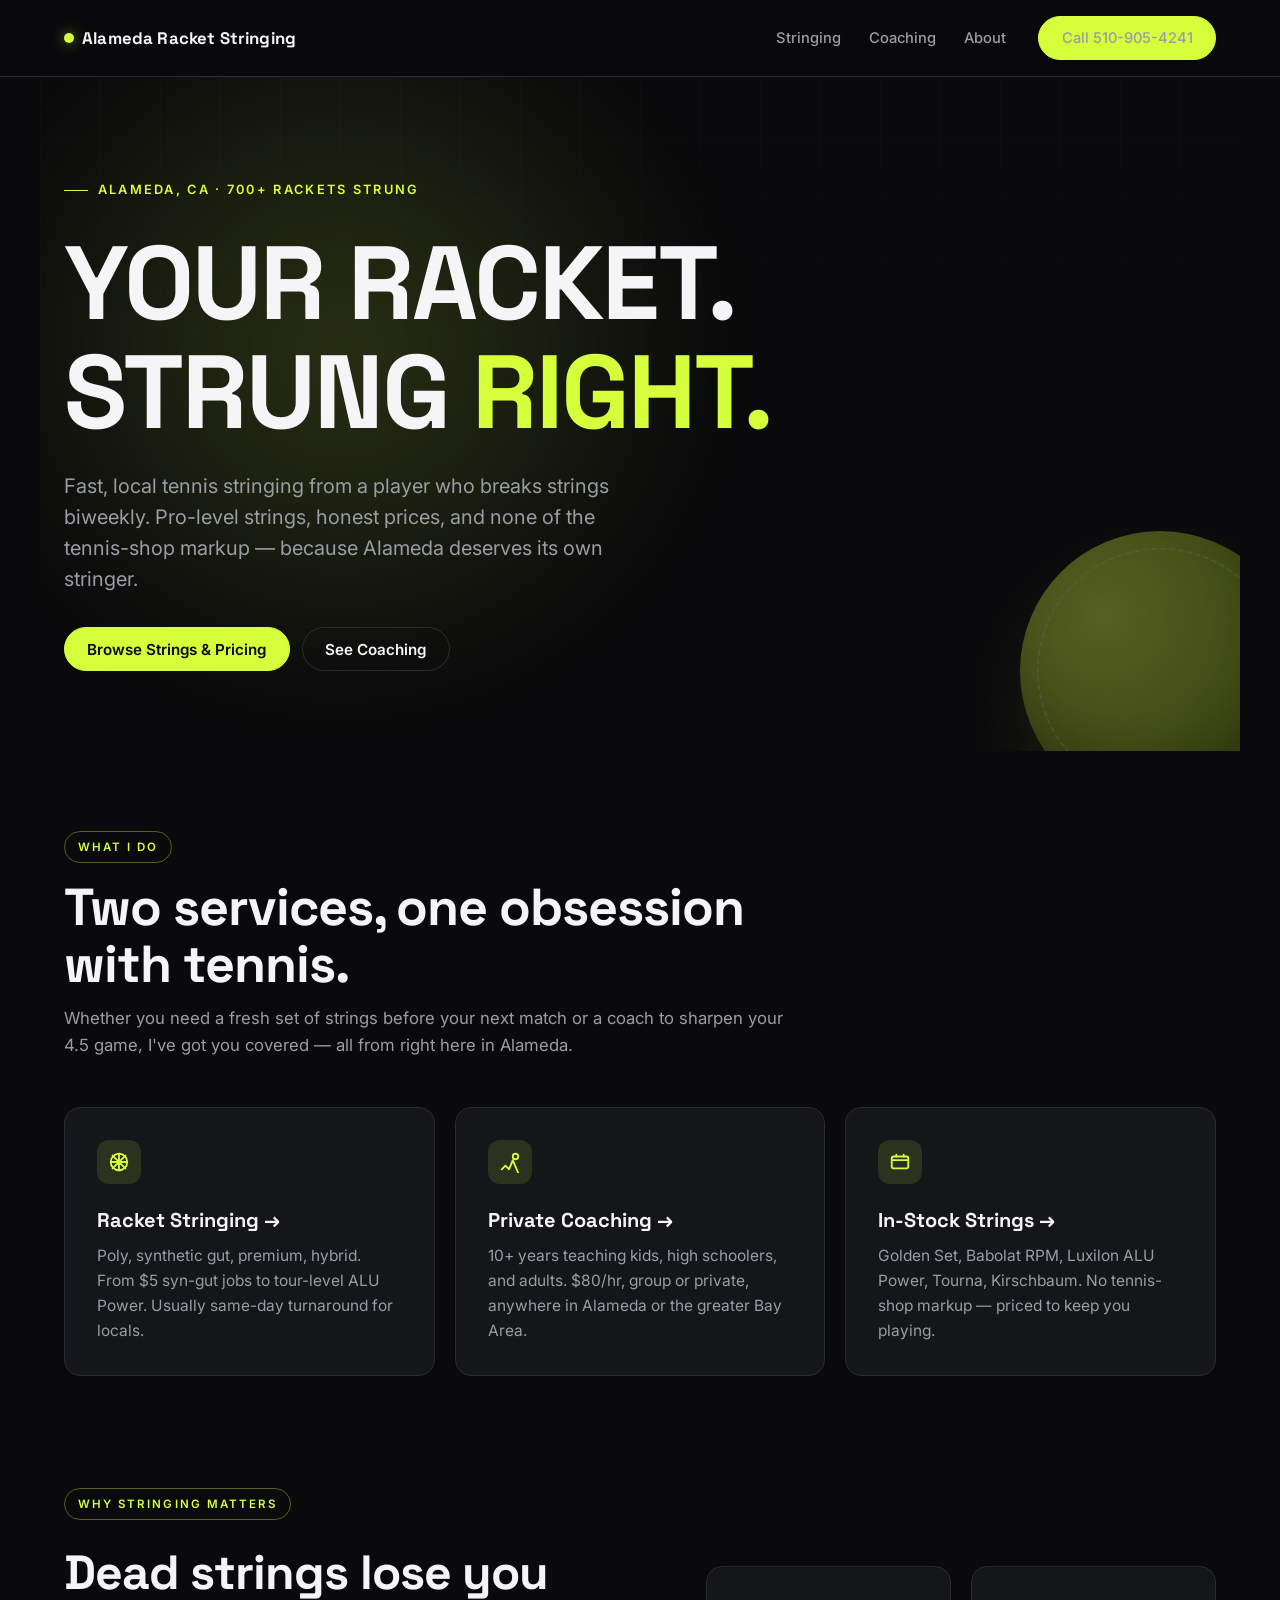
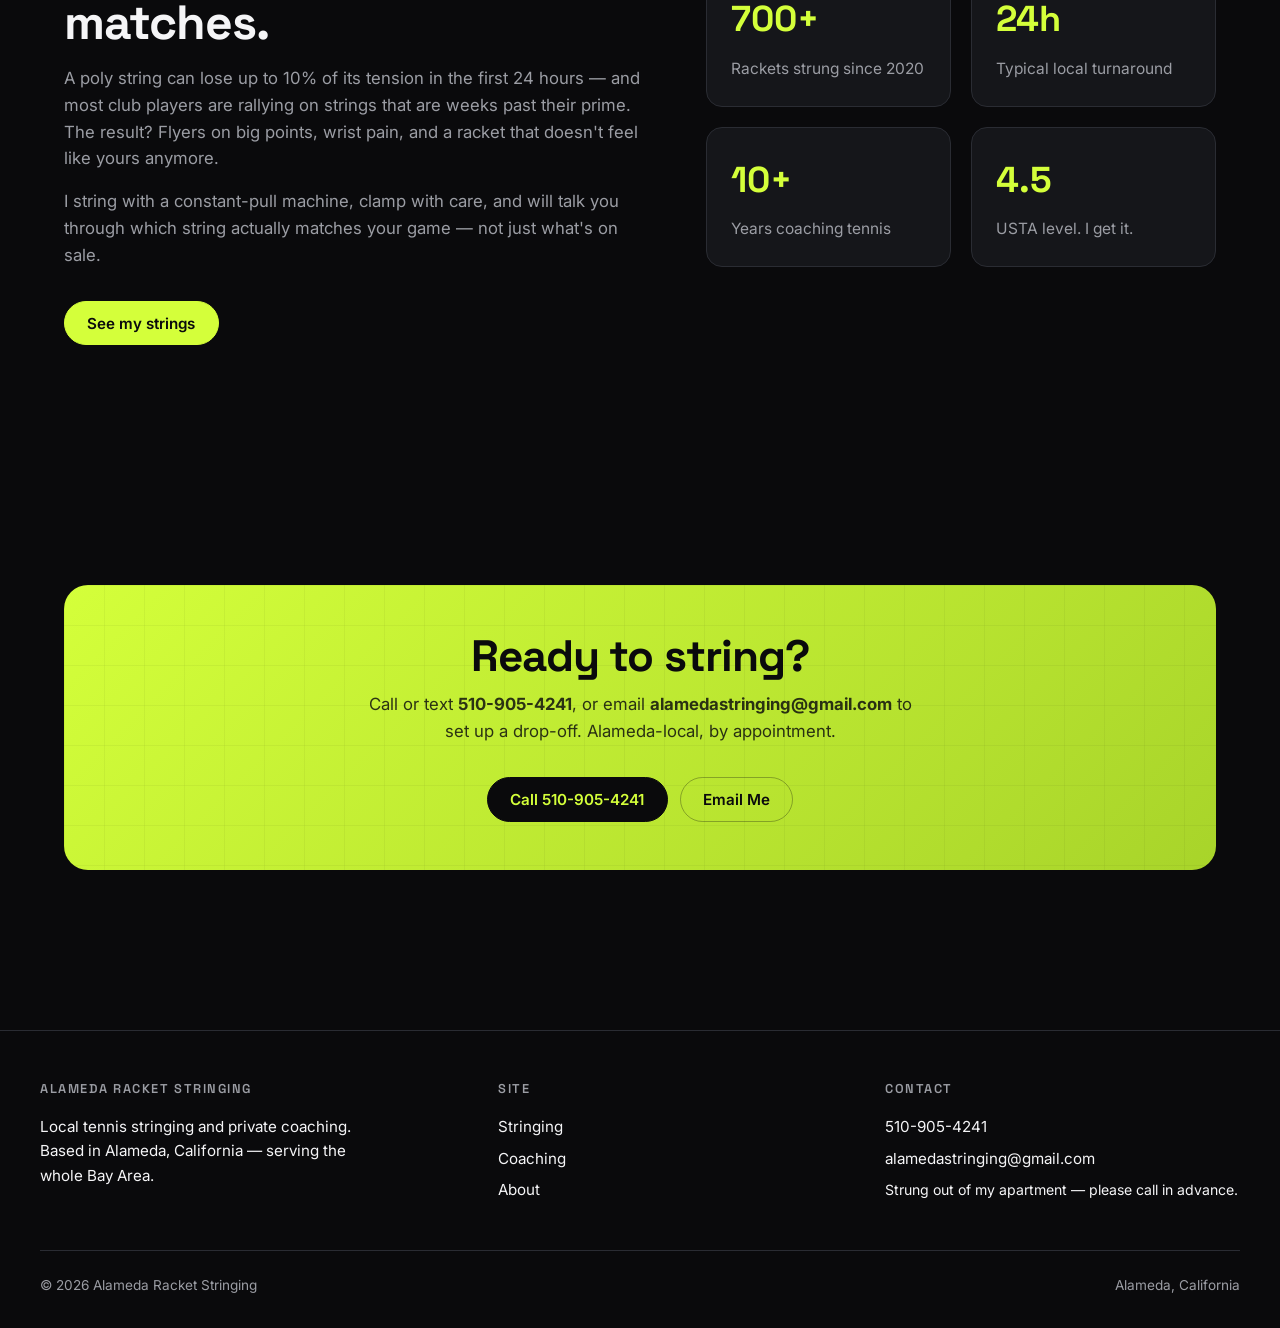
==== index.html @ 26d2e409 "Add files via upload" ====
<!doctype html>
<html lang="en">
<head>
  <meta charset="utf-8">
  <meta name="viewport" content="width=device-width,initial-scale=1">
  <title>Alameda Racket Stringing — Expert Tennis Stringing & Coaching in Alameda, CA</title>
  <meta name="description" content="Local tennis stringing and private coaching in Alameda, CA. 700+ rackets strung. Fast turnaround, honest prices, premium strings — from Luxilon ALU Power to Kirschbaum syn gut.">
  <meta property="og:title" content="Alameda Racket Stringing">
  <meta property="og:description" content="Expert tennis stringing and coaching in Alameda, CA.">
  <meta property="og:type" content="website">
  <link rel="preconnect" href="https://fonts.googleapis.com">
  <link rel="preconnect" href="https://fonts.gstatic.com" crossorigin>
  <link href="https://fonts.googleapis.com/css2?family=Inter:wght@400;500;600;700&family=Space+Grotesk:wght@500;600;700&display=swap" rel="stylesheet">
  <link rel="stylesheet" href="css/style.css">
</head>
<body>

  <!-- ======================== NAV ======================== -->
  <nav class="site-nav">
    <div class="nav-inner">
      <a href="index.html" class="logo"><span class="mark"></span>Alameda Racket Stringing</a>
      <ul class="nav-links">
        <li><a href="stringing.html">Stringing</a></li>
        <li><a href="coaching.html">Coaching</a></li>
        <li><a href="about.html">About</a></li>
        <li class="nav-cta"><a href="tel:+15109054241" class="btn btn-primary">Call 510-905-4241</a></li>
      </ul>
    </div>
  </nav>

  <!-- ======================== HERO ======================== -->
  <header class="hero">
    <div class="hero-bg">
      <div class="hero-grid"></div>
      <div class="hero-glow"></div>
    </div>
    <div class="hero-illus" aria-hidden="true"></div>

    <p class="kicker">Alameda, CA · 700+ rackets strung</p>
    <h1 class="display">Your racket.<br>Strung <span class="accent">right.</span></h1>
    <p class="lede">Fast, local tennis stringing from a player who breaks strings biweekly. Pro-level strings, honest prices, and none of the tennis-shop markup — because Alameda deserves its own stringer.</p>
    <div class="btn-row">
      <a href="stringing.html" class="btn btn-primary">Browse Strings &amp; Pricing</a>
      <a href="coaching.html" class="btn btn-ghost">See Coaching</a>
    </div>
  </header>

  <!-- ======================== WHAT I DO ======================== -->
  <section>
    <div class="container">
      <div class="section-header">
        <span class="eyebrow">What I do</span>
        <h2>Two services, one obsession with tennis.</h2>
        <p>Whether you need a fresh set of strings before your next match or a coach to sharpen your 4.5 game, I've got you covered — all from right here in Alameda.</p>
      </div>

      <div class="feature-grid">
        <a href="stringing.html" class="feature-card">
          <div class="icon" aria-hidden="true">
            <svg width="22" height="22" viewBox="0 0 24 24" fill="none" stroke="currentColor" stroke-width="2" stroke-linecap="round" stroke-linejoin="round"><circle cx="12" cy="12" r="9"/><path d="M3 12h18M12 3v18M5 5l14 14M19 5L5 19"/></svg>
          </div>
          <h3>Racket Stringing →</h3>
          <p>Poly, synthetic gut, premium, hybrid. From $5 syn-gut jobs to tour-level ALU Power. Usually same-day turnaround for locals.</p>
        </a>

        <a href="coaching.html" class="feature-card">
          <div class="icon" aria-hidden="true">
            <svg width="22" height="22" viewBox="0 0 24 24" fill="none" stroke="currentColor" stroke-width="2" stroke-linecap="round" stroke-linejoin="round"><path d="M3 20l4-4 4 4 4-10 6 14"/><circle cx="18" cy="6" r="3"/></svg>
          </div>
          <h3>Private Coaching →</h3>
          <p>10+ years teaching kids, high schoolers, and adults. $80/hr, group or private, anywhere in Alameda or the greater Bay Area.</p>
        </a>

        <a href="stringing.html#strings" class="feature-card">
          <div class="icon" aria-hidden="true">
            <svg width="22" height="22" viewBox="0 0 24 24" fill="none" stroke="currentColor" stroke-width="2" stroke-linecap="round" stroke-linejoin="round"><rect x="3" y="6" width="18" height="13" rx="2"/><path d="M3 10h18M8 6V4m8 2V4"/></svg>
          </div>
          <h3>In-Stock Strings →</h3>
          <p>Golden Set, Babolat RPM, Luxilon ALU Power, Tourna, Kirschbaum. No tennis-shop markup — priced to keep you playing.</p>
        </a>
      </div>
    </div>
  </section>

  <!-- ======================== WHY ME ======================== -->
  <section style="padding-top:2rem;">
    <div class="container">
      <div class="split">
        <div>
          <span class="eyebrow">Why stringing matters</span>
          <h2 class="display" style="font-size:clamp(1.9rem,4.5vw,3rem);margin:0.75rem 0 1rem;">Dead strings lose you matches.</h2>
          <p class="muted" style="font-size:1.05rem;margin-bottom:1rem;">A poly string can lose up to 10% of its tension in the first 24 hours — and most club players are rallying on strings that are weeks past their prime. The result? Flyers on big points, wrist pain, and a racket that doesn't feel like yours anymore.</p>
          <p class="muted" style="font-size:1.05rem;">I string with a constant-pull machine, clamp with care, and will talk you through which string actually matches your game — not just what's on sale.</p>
          <div class="btn-row">
            <a href="stringing.html" class="btn btn-primary">See my strings</a>
          </div>
        </div>
        <div>
          <div class="feature-grid" style="grid-template-columns:1fr 1fr;">
            <div class="feature-card" style="padding:1.5rem;">
              <h3 style="color:var(--accent);font-size:2.25rem;">700+</h3>
              <p>Rackets strung since 2020</p>
            </div>
            <div class="feature-card" style="padding:1.5rem;">
              <h3 style="color:var(--accent);font-size:2.25rem;">24h</h3>
              <p>Typical local turnaround</p>
            </div>
            <div class="feature-card" style="padding:1.5rem;">
              <h3 style="color:var(--accent);font-size:2.25rem;">10+</h3>
              <p>Years coaching tennis</p>
            </div>
            <div class="feature-card" style="padding:1.5rem;">
              <h3 style="color:var(--accent);font-size:2.25rem;">4.5</h3>
              <p>USTA level. I get it.</p>
            </div>
          </div>
        </div>
      </div>
    </div>
  </section>

  <!-- ======================== CTA ======================== -->
  <section>
    <div class="container">
      <div class="cta-banner">
        <h2 class="display">Ready to string?</h2>
        <p>Call or text <strong>510-905-4241</strong>, or email <strong>alamedastringing@gmail.com</strong> to set up a drop-off. Alameda-local, by appointment.</p>
        <div class="btn-row" style="justify-content:center;">
          <a href="tel:+15109054241" class="btn btn-primary">Call 510-905-4241</a>
          <a href="mailto:alamedastringing@gmail.com" class="btn btn-ghost" style="border-color:rgba(10,10,12,0.3);color:var(--accent-ink);">Email Me</a>
        </div>
      </div>
    </div>
  </section>

  <!-- ======================== FOOTER ======================== -->
  <footer class="site-footer">
    <div class="footer-inner">
      <div class="footer-col">
        <h4>Alameda Racket Stringing</h4>
        <p class="footer-tag">Local tennis stringing and private coaching. Based in Alameda, California — serving the whole Bay Area.</p>
      </div>
      <div class="footer-col">
        <h4>Site</h4>
        <a href="stringing.html">Stringing</a>
        <a href="coaching.html">Coaching</a>
        <a href="about.html">About</a>
      </div>
      <div class="footer-col">
        <h4>Contact</h4>
        <a href="tel:+15109054241">510-905-4241</a>
        <a href="mailto:alamedastringing@gmail.com">alamedastringing@gmail.com</a>
        <p class="muted" style="font-size:0.88rem;margin-top:0.5rem;">Strung out of my apartment — please call in advance.</p>
      </div>
    </div>
    <div class="footer-bottom">
      <span>© <span id="y"></span> Alameda Racket Stringing</span>
      <span>Alameda, California</span>
    </div>
  </footer>

  <script>document.getElementById('y').textContent = new Date().getFullYear();</script>
</body>
</html>
---- css/style.css ----
/* ==========================================================================
   Alameda Racket Stringing — main stylesheet
   Bold & sporty: deep near-black canvas, optic-yellow accent, big display type
   ========================================================================== */

:root {
  --bg: #0A0A0C;
  --surface: #15161A;
  --surface-2: #1D1E24;
  --border: #2A2C33;
  --text: #F5F5F7;
  --text-muted: #9B9DA4;
  --accent: #D4FF3A;
  --accent-hover: #E6FF5C;
  --accent-ink: #0A0A0C;
  --radius-lg: 1rem;
  --radius-xl: 1.5rem;
  --max-w: 1200px;
}

* { box-sizing: border-box; margin: 0; padding: 0; }
html { scroll-behavior: smooth; }
img { max-width: 100%; display: block; }

body {
  font-family: 'Inter', -apple-system, BlinkMacSystemFont, 'Segoe UI', sans-serif;
  background: var(--bg);
  color: var(--text);
  line-height: 1.6;
  -webkit-font-smoothing: antialiased;
  text-rendering: optimizeLegibility;
}

.display {
  font-family: 'Space Grotesk', 'Inter', sans-serif;
  font-weight: 700;
  letter-spacing: -0.02em;
  line-height: 1.05;
}

a { color: inherit; text-decoration: none; }

/* ------- Layout ------- */
.container {
  max-width: var(--max-w);
  margin: 0 auto;
  padding: 0 1.5rem;
}

section { padding: 5rem 0; }

/* ------- Nav ------- */
.site-nav {
  position: sticky;
  top: 0;
  z-index: 50;
  backdrop-filter: saturate(140%) blur(14px);
  -webkit-backdrop-filter: saturate(140%) blur(14px);
  background: rgba(10, 10, 12, 0.78);
  border-bottom: 1px solid var(--border);
}

.nav-inner {
  max-width: var(--max-w);
  margin: 0 auto;
  padding: 1rem 1.5rem;
  display: flex;
  align-items: center;
  justify-content: space-between;
  gap: 1.5rem;
}

.logo {
  font-family: 'Space Grotesk', sans-serif;
  font-weight: 700;
  font-size: 1.05rem;
  letter-spacing: 0.01em;
  display: inline-flex;
  align-items: center;
  gap: 0.5rem;
}

.logo .mark {
  display: inline-block;
  width: 10px;
  height: 10px;
  border-radius: 999px;
  background: var(--accent);
  box-shadow: 0 0 14px rgba(212, 255, 58, 0.55);
}

.nav-links {
  display: flex;
  gap: 1.75rem;
  list-style: none;
  align-items: center;
}

.nav-links a {
  font-size: 0.92rem;
  color: var(--text-muted);
  font-weight: 500;
  transition: color 0.18s;
  position: relative;
}

.nav-links a:hover,
.nav-links a.active {
  color: var(--text);
}

.nav-links a.active::after {
  content: '';
  position: absolute;
  bottom: -6px;
  left: 0;
  right: 0;
  height: 2px;
  background: var(--accent);
  border-radius: 2px;
}

.nav-cta { margin-left: 0.25rem; }

/* ------- Buttons ------- */
.btn {
  display: inline-block;
  padding: 0.85rem 1.4rem;
  border-radius: 999px;
  font-weight: 600;
  font-size: 0.95rem;
  border: 1px solid var(--border);
  transition: transform 0.12s, background-color 0.2s, border-color 0.2s, color 0.2s;
  cursor: pointer;
  font-family: inherit;
  line-height: 1;
}

.btn:active { transform: translateY(1px); }

.btn-primary {
  background: var(--accent);
  color: var(--accent-ink);
  border-color: var(--accent);
}
.btn-primary:hover { background: var(--accent-hover); }

.btn-ghost {
  background: transparent;
  color: var(--text);
}
.btn-ghost:hover { border-color: var(--text); }

.btn-row {
  display: flex;
  flex-wrap: wrap;
  gap: 0.75rem;
  margin-top: 2rem;
}

/* ------- Hero ------- */
.hero {
  position: relative;
  padding: 6rem 1.5rem 5rem;
  max-width: var(--max-w);
  margin: 0 auto;
  overflow: hidden;
}

.hero-bg {
  position: absolute;
  inset: 0;
  z-index: -1;
  pointer-events: none;
  overflow: hidden;
}

.hero-glow {
  position: absolute;
  top: -20%;
  left: -10%;
  width: 70%;
  height: 120%;
  background: radial-gradient(ellipse at center, rgba(212, 255, 58, 0.16), transparent 65%);
  filter: blur(40px);
}

.hero-grid {
  position: absolute;
  inset: 0;
  background-image:
    linear-gradient(rgba(255,255,255,0.025) 1px, transparent 1px),
    linear-gradient(90deg, rgba(255,255,255,0.025) 1px, transparent 1px);
  background-size: 60px 60px;
  mask-image: linear-gradient(180deg, rgba(0,0,0,0.7), transparent 80%);
  -webkit-mask-image: linear-gradient(180deg, rgba(0,0,0,0.7), transparent 80%);
}

.hero h1 {
  font-size: clamp(2.75rem, 9vw, 6.5rem);
  margin-bottom: 1.5rem;
  max-width: 13ch;
  text-transform: uppercase;
}

.hero h1 .accent { color: var(--accent); }

.hero .lede {
  font-size: clamp(1.05rem, 2vw, 1.25rem);
  max-width: 560px;
  color: var(--text-muted);
  line-height: 1.55;
}

.hero .kicker {
  display: inline-flex;
  align-items: center;
  gap: 0.6rem;
  color: var(--accent);
  font-size: 0.8rem;
  letter-spacing: 0.18em;
  text-transform: uppercase;
  font-weight: 600;
  margin-bottom: 1.75rem;
}

.hero .kicker::before {
  content: '';
  width: 24px;
  height: 1px;
  background: var(--accent);
}

/* ------- Section headers ------- */
.section-header {
  margin-bottom: 3rem;
  max-width: 720px;
}

.eyebrow {
  display: inline-block;
  font-size: 0.72rem;
  letter-spacing: 0.18em;
  text-transform: uppercase;
  color: var(--accent);
  margin-bottom: 1rem;
  padding: 0.35rem 0.8rem;
  border: 1px solid rgba(212, 255, 58, 0.35);
  border-radius: 999px;
  font-weight: 600;
}

.section-header h2 {
  font-family: 'Space Grotesk', sans-serif;
  font-size: clamp(2rem, 5vw, 3.25rem);
  font-weight: 700;
  letter-spacing: -0.02em;
  line-height: 1.1;
  margin-bottom: 0.75rem;
}

.section-header p {
  color: var(--text-muted);
  font-size: 1.05rem;
}

/* ------- Feature cards ------- */
.feature-grid {
  display: grid;
  grid-template-columns: repeat(auto-fit, minmax(280px, 1fr));
  gap: 1.25rem;
}

.feature-card {
  background: var(--surface);
  border: 1px solid var(--border);
  border-radius: var(--radius-lg);
  padding: 2rem;
  transition: transform 0.2s, border-color 0.2s, background 0.2s;
  position: relative;
  overflow: hidden;
}

.feature-card:hover {
  border-color: rgba(212, 255, 58, 0.45);
  transform: translateY(-3px);
}

.feature-card .icon {
  width: 44px;
  height: 44px;
  border-radius: 12px;
  background: rgba(212, 255, 58, 0.12);
  color: var(--accent);
  display: flex;
  align-items: center;
  justify-content: center;
  margin-bottom: 1.25rem;
}

.feature-card h3 {
  font-family: 'Space Grotesk', sans-serif;
  font-size: 1.25rem;
  font-weight: 700;
  margin-bottom: 0.5rem;
}

.feature-card p { color: var(--text-muted); font-size: 0.97rem; }

/* ------- Split layout ------- */
.split {
  display: grid;
  grid-template-columns: 1.15fr 1fr;
  gap: 3.5rem;
  align-items: center;
}

/* ------- String grid ------- */
.string-grid {
  display: grid;
  grid-template-columns: repeat(auto-fit, minmax(290px, 1fr));
  gap: 1.25rem;
}

.string-card {
  background: var(--surface);
  border: 1px solid var(--border);
  border-radius: var(--radius-lg);
  overflow: hidden;
  display: flex;
  flex-direction: column;
  transition: transform 0.2s, border-color 0.2s;
  position: relative;
}

.string-card:hover {
  transform: translateY(-4px);
  border-color: rgba(212, 255, 58, 0.45);
}

.string-visual {
  aspect-ratio: 16 / 9;
  position: relative;
  overflow: hidden;
  background: var(--surface-2);
}

.string-visual img {
  width: 100%;
  height: 100%;
  object-fit: cover;
}

.string-visual .strand {
  position: absolute;
  inset: 0;
  display: flex;
  align-items: center;
  justify-content: center;
}

/* painted string swatch: diagonal textured band + highlight */
.string-visual .strand::before {
  content: '';
  position: absolute;
  inset: -10% -10%;
  background:
    repeating-linear-gradient(
      -52deg,
      transparent 0,
      transparent 9px,
      rgba(0,0,0,0.22) 9px,
      rgba(0,0,0,0.22) 10px
    ),
    linear-gradient(135deg, var(--c1, #444) 0%, var(--c2, #222) 100%);
  transform: rotate(-5deg);
}

.string-visual .strand::after {
  content: '';
  position: absolute;
  inset: 0;
  background:
    radial-gradient(ellipse at 30% 20%, rgba(255,255,255,0.22), transparent 55%),
    linear-gradient(180deg, transparent 55%, rgba(0,0,0,0.35) 100%);
}

.string-visual .brand-stamp {
  position: absolute;
  bottom: 0.9rem;
  left: 0.9rem;
  background: rgba(10, 10, 12, 0.75);
  backdrop-filter: blur(6px);
  border: 1px solid rgba(255,255,255,0.08);
  padding: 0.35rem 0.65rem;
  border-radius: 999px;
  font-size: 0.7rem;
  font-family: 'Space Grotesk', sans-serif;
  font-weight: 600;
  letter-spacing: 0.08em;
  text-transform: uppercase;
  z-index: 2;
  color: var(--text);
}

.string-body {
  padding: 1.5rem;
  flex: 1;
  display: flex;
  flex-direction: column;
  gap: 0.8rem;
}

.string-top {
  display: flex;
  align-items: flex-start;
  justify-content: space-between;
  gap: 1rem;
}

.string-name {
  font-family: 'Space Grotesk', sans-serif;
  font-size: 1.1rem;
  font-weight: 700;
  line-height: 1.25;
}

.string-gauge {
  font-size: 0.78rem;
  color: var(--text-muted);
  margin-top: 0.35rem;
  letter-spacing: 0.04em;
}

.string-price {
  font-family: 'Space Grotesk', sans-serif;
  font-size: 1.6rem;
  font-weight: 700;
  color: var(--accent);
  white-space: nowrap;
  line-height: 1;
}

.string-price .per {
  font-size: 0.7rem;
  color: var(--text-muted);
  display: block;
  font-weight: 500;
  letter-spacing: 0.08em;
  text-transform: uppercase;
  margin-top: 0.25rem;
}

.string-desc {
  color: var(--text-muted);
  font-size: 0.93rem;
  line-height: 1.55;
}

.string-tags {
  display: flex;
  gap: 0.4rem;
  flex-wrap: wrap;
  margin-top: auto;
  padding-top: 0.4rem;
}

.tag {
  font-size: 0.68rem;
  text-transform: uppercase;
  letter-spacing: 0.1em;
  font-weight: 600;
  padding: 0.3rem 0.65rem;
  border-radius: 999px;
  background: var(--surface-2);
  border: 1px solid var(--border);
  color: var(--text-muted);
}

/* ------- CTA banner ------- */
.cta-banner {
  background: linear-gradient(135deg, var(--accent), #a8d42a);
  color: var(--accent-ink);
  border-radius: var(--radius-xl);
  padding: 3rem 2.5rem;
  margin: 5rem 0 0;
  text-align: center;
  position: relative;
  overflow: hidden;
}

.cta-banner::before {
  content: '';
  position: absolute;
  inset: 0;
  background-image:
    linear-gradient(rgba(0,0,0,0.08) 1px, transparent 1px),
    linear-gradient(90deg, rgba(0,0,0,0.08) 1px, transparent 1px);
  background-size: 40px 40px;
  opacity: 0.5;
}

.cta-banner > * { position: relative; z-index: 1; }

.cta-banner h2 {
  font-family: 'Space Grotesk', sans-serif;
  font-size: clamp(1.75rem, 4vw, 2.75rem);
  margin-bottom: 0.75rem;
  letter-spacing: -0.02em;
}

.cta-banner p {
  margin-bottom: 1.75rem;
  font-size: 1.05rem;
  opacity: 0.82;
  max-width: 560px;
  margin-left: auto;
  margin-right: auto;
}

.cta-banner .btn-primary {
  background: var(--accent-ink);
  color: var(--accent);
  border-color: var(--accent-ink);
}
.cta-banner .btn-primary:hover { background: #1d1e24; }

/* ------- Contact row ------- */
.contact-row {
  display: grid;
  grid-template-columns: repeat(auto-fit, minmax(220px, 1fr));
  gap: 1rem;
  margin-top: 2rem;
}

.contact-card {
  padding: 1.5rem;
  border: 1px solid var(--border);
  border-radius: var(--radius-lg);
  background: var(--surface);
  transition: border-color 0.2s, transform 0.2s;
}

.contact-card:hover { border-color: rgba(212,255,58,0.4); transform: translateY(-2px); }

.contact-card .label {
  font-size: 0.72rem;
  letter-spacing: 0.14em;
  text-transform: uppercase;
  color: var(--accent);
  margin-bottom: 0.5rem;
  font-weight: 600;
}

.contact-card .value {
  font-family: 'Space Grotesk', sans-serif;
  font-size: 1.1rem;
  color: var(--text);
  line-height: 1.3;
  word-break: break-word;
}

.contact-card .value a { color: var(--text); }
.contact-card .value a:hover { color: var(--accent); }

.contact-card .note {
  color: var(--text-muted);
  font-size: 0.85rem;
  margin-top: 0.4rem;
}

/* ------- Footer ------- */
.site-footer {
  border-top: 1px solid var(--border);
  padding: 3rem 1.5rem 2rem;
  margin-top: 5rem;
  background: var(--bg);
}

.footer-inner {
  max-width: var(--max-w);
  margin: 0 auto;
  display: grid;
  grid-template-columns: 1.2fr 1fr 1fr;
  gap: 2rem;
}

.footer-col h4 {
  font-family: 'Space Grotesk', sans-serif;
  font-size: 0.8rem;
  text-transform: uppercase;
  letter-spacing: 0.12em;
  color: var(--text-muted);
  margin-bottom: 1rem;
  font-weight: 600;
}

.footer-col a,
.footer-col p {
  color: var(--text);
  font-size: 0.95rem;
  display: block;
  margin-bottom: 0.45rem;
}

.footer-col a:hover { color: var(--accent); }

.footer-tag {
  color: var(--text-muted);
  font-size: 0.92rem;
  max-width: 340px;
  margin-top: 0.75rem;
}

.footer-bottom {
  max-width: var(--max-w);
  margin: 2.5rem auto 0;
  padding-top: 1.5rem;
  border-top: 1px solid var(--border);
  color: var(--text-muted);
  font-size: 0.85rem;
  display: flex;
  justify-content: space-between;
  flex-wrap: wrap;
  gap: 1rem;
}

/* ------- Page header (interior pages) ------- */
.page-header {
  padding: 5rem 1.5rem 3.5rem;
  max-width: var(--max-w);
  margin: 0 auto;
  position: relative;
  border-bottom: 1px solid var(--border);
  overflow: hidden;
}

.page-header .hero-glow { opacity: 0.6; }

.page-header h1 {
  font-family: 'Space Grotesk', sans-serif;
  font-weight: 700;
  font-size: clamp(2.5rem, 7vw, 4.5rem);
  letter-spacing: -0.02em;
  text-transform: uppercase;
  line-height: 1.05;
}

.page-header .lede {
  color: var(--text-muted);
  font-size: 1.1rem;
  max-width: 640px;
  margin-top: 1.25rem;
  line-height: 1.55;
}

/* ------- Prose (About page) ------- */
.prose {
  max-width: 720px;
  font-size: 1.06rem;
  line-height: 1.8;
  color: var(--text);
}
.prose p { margin-bottom: 1.25rem; }
.prose p.lede { font-size: 1.25rem; color: var(--text); font-weight: 500; }
.prose strong { color: var(--text); font-weight: 600; }

/* ------- Stats ------- */
.stat-grid {
  display: grid;
  grid-template-columns: repeat(auto-fit, minmax(160px, 1fr));
  gap: 1rem;
  margin: 2.5rem 0 0;
}

.stat {
  padding: 1.5rem;
  background: var(--surface);
  border: 1px solid var(--border);
  border-radius: var(--radius-lg);
}

.stat .n {
  font-family: 'Space Grotesk', sans-serif;
  font-size: 2.5rem;
  font-weight: 700;
  color: var(--accent);
  line-height: 1;
  letter-spacing: -0.02em;
}

.stat .l {
  color: var(--text-muted);
  font-size: 0.88rem;
  margin-top: 0.6rem;
  letter-spacing: 0.04em;
}

/* ------- Coaching / Pricing card ------- */
.pricing-card {
  background: linear-gradient(160deg, var(--surface-2), var(--surface));
  border: 1px solid var(--border);
  border-radius: var(--radius-xl);
  padding: 2.5rem;
  position: relative;
  overflow: hidden;
}

.pricing-card::after {
  content: '';
  position: absolute;
  top: -40%;
  right: -20%;
  width: 70%;
  height: 140%;
  background: radial-gradient(ellipse at center, rgba(212,255,58,0.14), transparent 60%);
  filter: blur(30px);
  pointer-events: none;
}

.pricing-card > * { position: relative; z-index: 1; }

.pricing-card .eyebrow { margin-bottom: 1.25rem; }

.pricing-card .rate {
  font-family: 'Space Grotesk', sans-serif;
  font-size: 4rem;
  font-weight: 700;
  line-height: 1;
  margin-bottom: 0.5rem;
  letter-spacing: -0.03em;
}

.pricing-card .rate .unit {
  font-size: 1.2rem;
  color: var(--text-muted);
  font-weight: 500;
}

.pricing-card ul {
  list-style: none;
  margin: 1.5rem 0 2rem;
}

.pricing-card li {
  padding: 0.75rem 0;
  border-bottom: 1px solid var(--border);
  display: flex;
  align-items: flex-start;
  gap: 0.85rem;
  color: var(--text);
  font-size: 0.98rem;
}

.pricing-card li:last-child { border-bottom: 0; }

.pricing-card li::before {
  content: '';
  flex-shrink: 0;
  margin-top: 0.55rem;
  width: 6px;
  height: 6px;
  background: var(--accent);
  border-radius: 999px;
  box-shadow: 0 0 10px rgba(212,255,58,0.5);
}

/* ------- Services list (stringing page) ------- */
.service-list {
  list-style: none;
  display: grid;
  gap: 0.8rem;
}

.service-list li {
  display: flex;
  justify-content: space-between;
  padding: 1.1rem 1.4rem;
  background: var(--surface);
  border: 1px solid var(--border);
  border-radius: 0.85rem;
  align-items: center;
  gap: 1rem;
  transition: border-color 0.2s;
}

.service-list li:hover { border-color: rgba(212,255,58,0.45); }

.service-list .svc-name {
  font-family: 'Space Grotesk', sans-serif;
  font-weight: 600;
  font-size: 1.02rem;
}

.service-list .svc-desc {
  display: block;
  color: var(--text-muted);
  font-size: 0.88rem;
  margin-top: 0.2rem;
  font-family: 'Inter', sans-serif;
  font-weight: 400;
}

.service-list .svc-price {
  font-family: 'Space Grotesk', sans-serif;
  font-weight: 700;
  color: var(--accent);
  font-size: 1.15rem;
  white-space: nowrap;
}

/* ------- Process steps ------- */
.steps {
  display: grid;
  grid-template-columns: repeat(auto-fit, minmax(220px, 1fr));
  gap: 1.5rem;
  counter-reset: step;
}

.step {
  padding: 1.75rem;
  background: var(--surface);
  border: 1px solid var(--border);
  border-radius: var(--radius-lg);
  position: relative;
}

.step::before {
  counter-increment: step;
  content: counter(step, decimal-leading-zero);
  font-family: 'Space Grotesk', sans-serif;
  color: var(--accent);
  font-size: 0.75rem;
  letter-spacing: 0.15em;
  font-weight: 600;
  display: block;
  margin-bottom: 0.75rem;
}

.step h4 {
  font-family: 'Space Grotesk', sans-serif;
  font-size: 1.1rem;
  margin-bottom: 0.5rem;
  font-weight: 700;
}

.step p { color: var(--text-muted); font-size: 0.93rem; }

/* ------- Tennis ball bouncer (decorative, home hero) ------- */
.hero-illus {
  position: absolute;
  right: -60px;
  bottom: -60px;
  width: 280px;
  height: 280px;
  border-radius: 50%;
  background: radial-gradient(circle at 30% 30%, #E5FF4A, #93B21A 70%, #4f5e0e);
  box-shadow:
    0 40px 80px -20px rgba(212,255,58,0.35),
    inset -20px -40px 60px rgba(0,0,0,0.25);
  z-index: -1;
  opacity: 0.35;
}
.hero-illus::before,
.hero-illus::after {
  content: '';
  position: absolute;
  inset: 0;
  border-radius: 50%;
  border: 2px dashed rgba(255,255,255,0.4);
  transform: rotate(25deg) scale(0.88);
}
.hero-illus::after { transform: rotate(-25deg) scale(0.88); border-style: solid; opacity: 0.2; }

/* ------- Responsive ------- */
@media (max-width: 860px) {
  .split { grid-template-columns: 1fr; gap: 2rem; }
  .footer-inner { grid-template-columns: 1fr 1fr; }
  .hero-illus { width: 200px; height: 200px; right: -80px; }
}

@media (max-width: 620px) {
  .nav-links { gap: 1rem; }
  .nav-links a { font-size: 0.85rem; }
  .nav-cta { display: none; }
  section { padding: 3.5rem 0; }
  .hero { padding: 3.5rem 1.5rem 3rem; }
  .footer-inner { grid-template-columns: 1fr; }
  .pricing-card { padding: 1.75rem; }
  .cta-banner { padding: 2.25rem 1.5rem; }
  .page-header { padding: 3.5rem 1.5rem 2.5rem; }
}

/* ------- Tiny utilities ------- */
.mt-1 { margin-top: 0.5rem; }
.mt-2 { margin-top: 1rem; }
.mt-3 { margin-top: 2rem; }
.muted { color: var(--text-muted); }
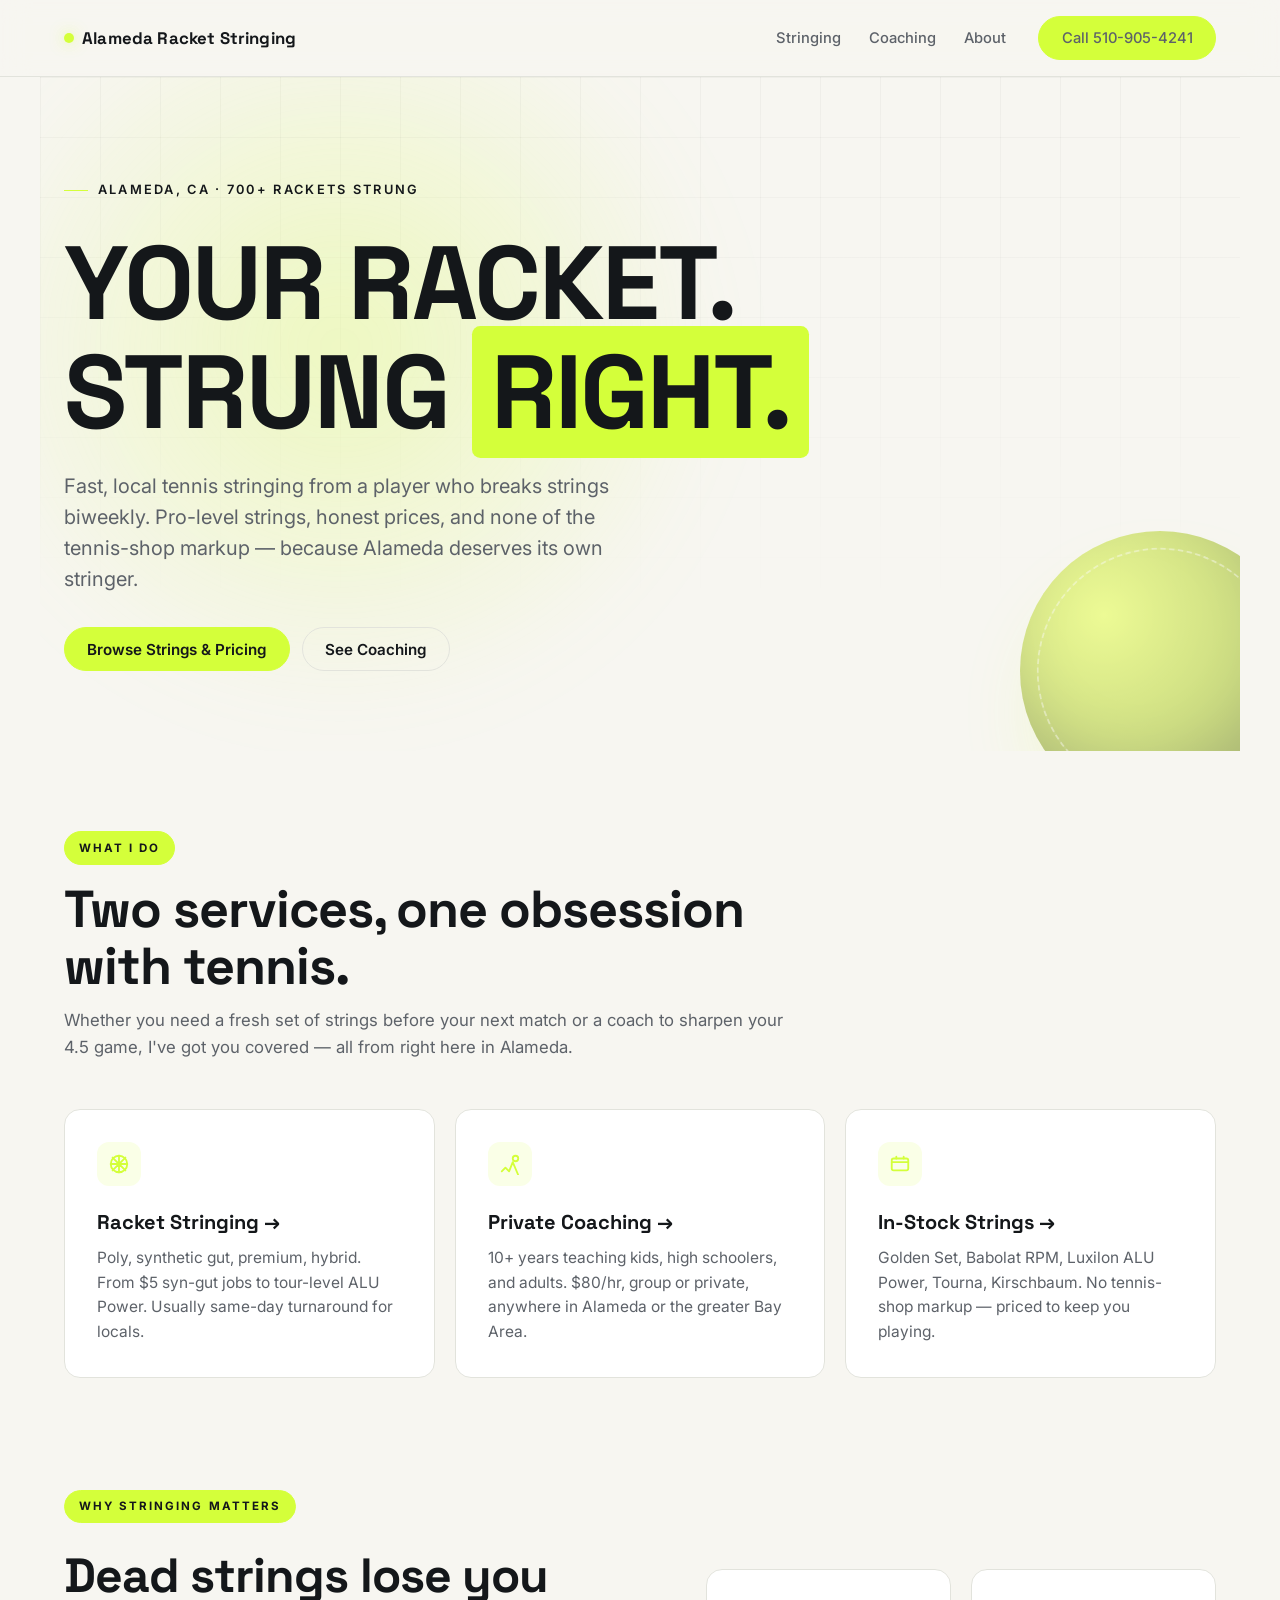
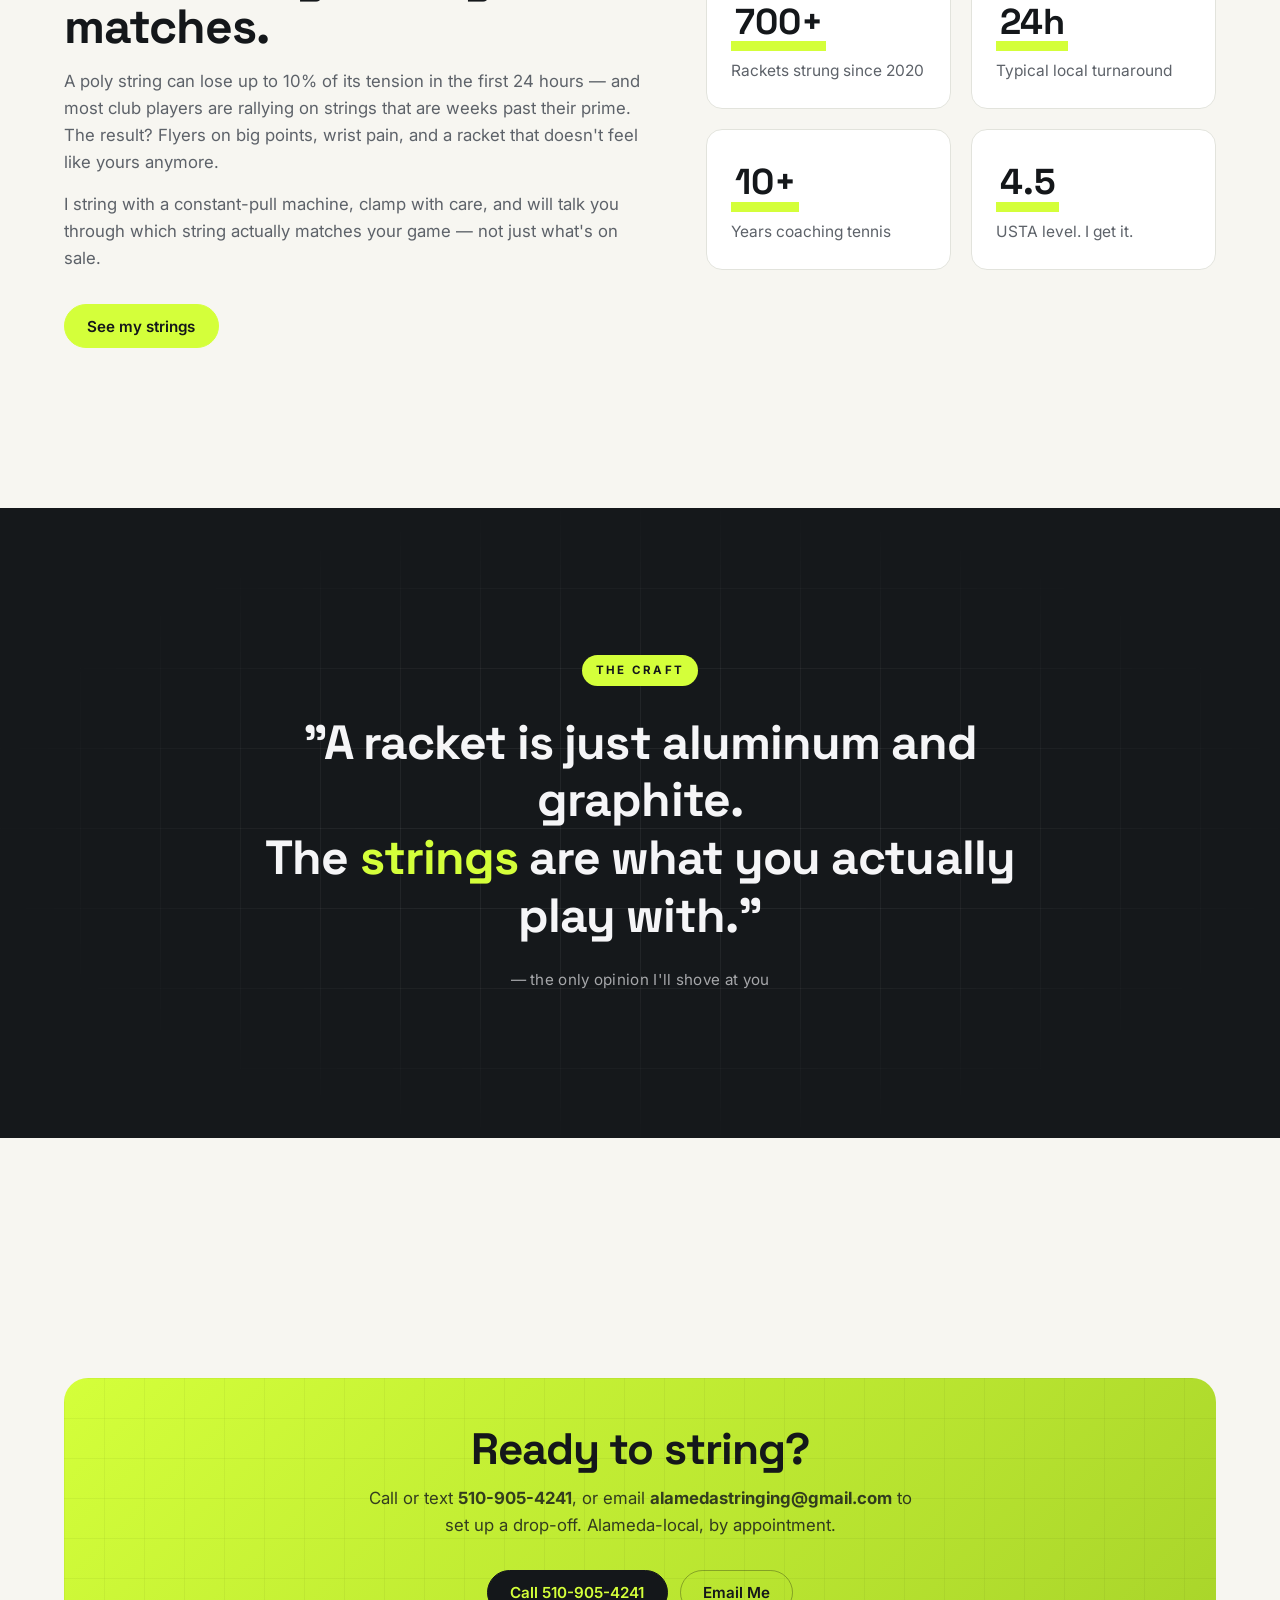
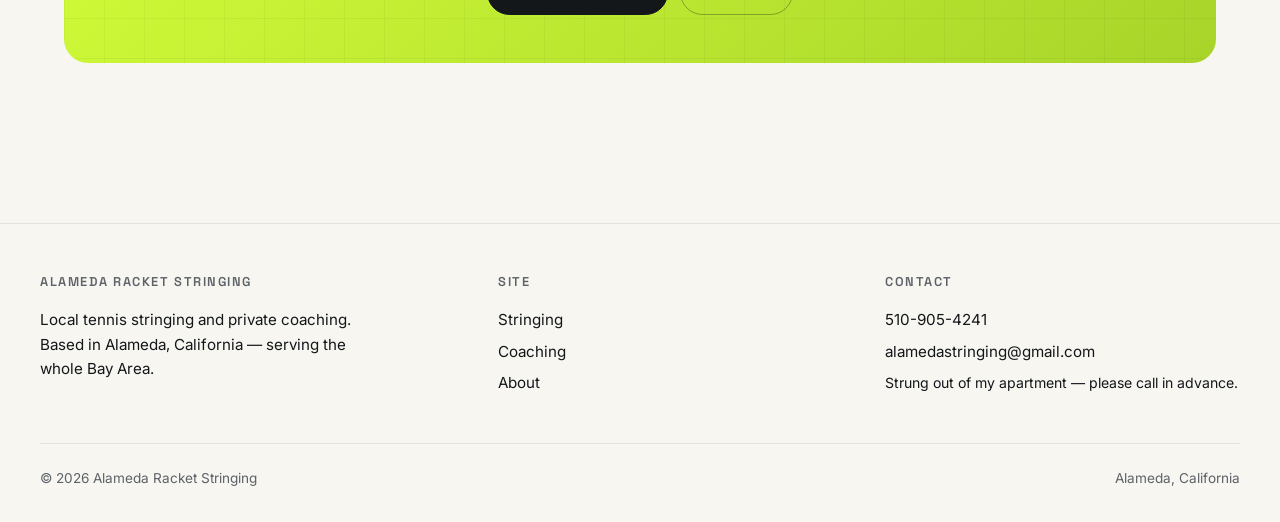
==== commit 4f81ebbe: "updated color theme. added parallax feature" ====
--- a/index.html
+++ b/index.html
@@ -98,24 +98,36 @@
         <div>
           <div class="feature-grid" style="grid-template-columns:1fr 1fr;">
             <div class="feature-card" style="padding:1.5rem;">
-              <h3 style="color:var(--accent);font-size:2.25rem;">700+</h3>
+              <h3 style="color:var(--text);font-size:2.25rem;display:inline-block;box-shadow:inset 0 -0.28em 0 var(--accent);padding:0 0.1em;">700+</h3>
               <p>Rackets strung since 2020</p>
             </div>
             <div class="feature-card" style="padding:1.5rem;">
-              <h3 style="color:var(--accent);font-size:2.25rem;">24h</h3>
+              <h3 style="color:var(--text);font-size:2.25rem;display:inline-block;box-shadow:inset 0 -0.28em 0 var(--accent);padding:0 0.1em;">24h</h3>
               <p>Typical local turnaround</p>
             </div>
             <div class="feature-card" style="padding:1.5rem;">
-              <h3 style="color:var(--accent);font-size:2.25rem;">10+</h3>
+              <h3 style="color:var(--text);font-size:2.25rem;display:inline-block;box-shadow:inset 0 -0.28em 0 var(--accent);padding:0 0.1em;">10+</h3>
               <p>Years coaching tennis</p>
             </div>
             <div class="feature-card" style="padding:1.5rem;">
-              <h3 style="color:var(--accent);font-size:2.25rem;">4.5</h3>
+              <h3 style="color:var(--text);font-size:2.25rem;display:inline-block;box-shadow:inset 0 -0.28em 0 var(--accent);padding:0 0.1em;">4.5</h3>
               <p>USTA level. I get it.</p>
             </div>
           </div>
         </div>
       </div>
+    </div>
+  </section>
+
+  <!-- ======================== PARALLAX BAND ======================== -->
+  <!-- To use a real photo, add: style="background-image: url('images/your-photo.jpg');" -->
+  <section class="parallax-band" aria-label="Stringing philosophy">
+    <div class="parallax-band-inner">
+      <span class="parallax-kicker">The craft</span>
+      <blockquote class="parallax-quote">
+        "A racket is just aluminum and graphite.<br>The <em>strings</em> are what you actually play with."
+      </blockquote>
+      <p class="parallax-attr">— the only opinion I'll shove at you</p>
     </div>
   </section>
 
@@ -160,5 +172,6 @@
   </footer>
 
   <script>document.getElementById('y').textContent = new Date().getFullYear();</script>
+  <script src="js/parallax.js" defer></script>
 </body>
 </html>
--- a/css/style.css
+++ b/css/style.css
@@ -1,18 +1,18 @@
 /* ==========================================================================
    Alameda Racket Stringing — main stylesheet
-   Bold & sporty: deep near-black canvas, optic-yellow accent, big display type
+   Bold & sporty: warm off-white canvas, charcoal ink, optic-yellow accent
    ========================================================================== */
 
 :root {
-  --bg: #0A0A0C;
-  --surface: #15161A;
-  --surface-2: #1D1E24;
-  --border: #2A2C33;
-  --text: #F5F5F7;
-  --text-muted: #9B9DA4;
+  --bg: #F7F6F1;
+  --surface: #FFFFFF;
+  --surface-2: #EFEFEA;
+  --border: #E2E3DC;
+  --text: #14171A;
+  --text-muted: #5D6269;
   --accent: #D4FF3A;
-  --accent-hover: #E6FF5C;
-  --accent-ink: #0A0A0C;
+  --accent-hover: #C4F221;
+  --accent-ink: #14171A;
   --radius-lg: 1rem;
   --radius-xl: 1.5rem;
   --max-w: 1200px;
@@ -56,7 +56,7 @@
   z-index: 50;
   backdrop-filter: saturate(140%) blur(14px);
   -webkit-backdrop-filter: saturate(140%) blur(14px);
-  background: rgba(10, 10, 12, 0.78);
+  background: rgba(247, 246, 241, 0.82);
   border-bottom: 1px solid var(--border);
 }
 
@@ -181,7 +181,7 @@
   left: -10%;
   width: 70%;
   height: 120%;
-  background: radial-gradient(ellipse at center, rgba(212, 255, 58, 0.16), transparent 65%);
+  background: radial-gradient(ellipse at center, rgba(212, 255, 58, 0.28), transparent 65%);
   filter: blur(40px);
 }
 
@@ -189,8 +189,8 @@
   position: absolute;
   inset: 0;
   background-image:
-    linear-gradient(rgba(255,255,255,0.025) 1px, transparent 1px),
-    linear-gradient(90deg, rgba(255,255,255,0.025) 1px, transparent 1px);
+    linear-gradient(rgba(20,23,26,0.05) 1px, transparent 1px),
+    linear-gradient(90deg, rgba(20,23,26,0.05) 1px, transparent 1px);
   background-size: 60px 60px;
   mask-image: linear-gradient(180deg, rgba(0,0,0,0.7), transparent 80%);
   -webkit-mask-image: linear-gradient(180deg, rgba(0,0,0,0.7), transparent 80%);
@@ -203,7 +203,14 @@
   text-transform: uppercase;
 }
 
-.hero h1 .accent { color: var(--accent); }
+.hero h1 .accent {
+  background: var(--accent);
+  color: var(--accent-ink);
+  padding: 0 0.18em;
+  box-decoration-break: clone;
+  -webkit-box-decoration-break: clone;
+  border-radius: 0.08em;
+}
 
 .hero .lede {
   font-size: clamp(1.05rem, 2vw, 1.25rem);
@@ -216,7 +223,7 @@
   display: inline-flex;
   align-items: center;
   gap: 0.6rem;
-  color: var(--accent);
+  color: var(--text);
   font-size: 0.8rem;
   letter-spacing: 0.18em;
   text-transform: uppercase;
@@ -242,12 +249,13 @@
   font-size: 0.72rem;
   letter-spacing: 0.18em;
   text-transform: uppercase;
-  color: var(--accent);
+  color: var(--accent-ink);
+  background: var(--accent);
   margin-bottom: 1rem;
-  padding: 0.35rem 0.8rem;
-  border: 1px solid rgba(212, 255, 58, 0.35);
+  padding: 0.4rem 0.85rem;
+  border: 1px solid var(--accent);
   border-radius: 999px;
-  font-weight: 600;
+  font-weight: 700;
 }
 
 .section-header h2 {
@@ -400,7 +408,7 @@
   letter-spacing: 0.08em;
   text-transform: uppercase;
   z-index: 2;
-  color: var(--text);
+  color: #F5F5F7;
 }
 
 .string-body {
@@ -436,7 +444,7 @@
   font-family: 'Space Grotesk', sans-serif;
   font-size: 1.6rem;
   font-weight: 700;
-  color: var(--accent);
+  color: var(--text);
   white-space: nowrap;
   line-height: 1;
 }
@@ -523,7 +531,7 @@
   color: var(--accent);
   border-color: var(--accent-ink);
 }
-.cta-banner .btn-primary:hover { background: #1d1e24; }
+.cta-banner .btn-primary:hover { background: #2a2d33; }
 
 /* ------- Contact row ------- */
 .contact-row {
@@ -547,9 +555,9 @@
   font-size: 0.72rem;
   letter-spacing: 0.14em;
   text-transform: uppercase;
-  color: var(--accent);
+  color: var(--text);
   margin-bottom: 0.5rem;
-  font-weight: 600;
+  font-weight: 700;
 }
 
 .contact-card .value {
@@ -684,9 +692,12 @@
   font-family: 'Space Grotesk', sans-serif;
   font-size: 2.5rem;
   font-weight: 700;
-  color: var(--accent);
+  color: var(--text);
   line-height: 1;
   letter-spacing: -0.02em;
+  display: inline-block;
+  box-shadow: inset 0 -0.28em 0 var(--accent);
+  padding: 0 0.1em;
 }
 
 .stat .l {
@@ -804,7 +815,7 @@
 .service-list .svc-price {
   font-family: 'Space Grotesk', sans-serif;
   font-weight: 700;
-  color: var(--accent);
+  color: var(--text);
   font-size: 1.15rem;
   white-space: nowrap;
 }
@@ -829,12 +840,14 @@
   counter-increment: step;
   content: counter(step, decimal-leading-zero);
   font-family: 'Space Grotesk', sans-serif;
-  color: var(--accent);
+  color: var(--text);
   font-size: 0.75rem;
   letter-spacing: 0.15em;
-  font-weight: 600;
-  display: block;
-  margin-bottom: 0.75rem;
+  font-weight: 700;
+  display: inline-block;
+  margin-bottom: 0.9rem;
+  padding-bottom: 0.25rem;
+  border-bottom: 3px solid var(--accent);
 }
 
 .step h4 {
@@ -859,7 +872,7 @@
     0 40px 80px -20px rgba(212,255,58,0.35),
     inset -20px -40px 60px rgba(0,0,0,0.25);
   z-index: -1;
-  opacity: 0.35;
+  opacity: 0.55;
 }
 .hero-illus::before,
 .hero-illus::after {
@@ -891,6 +904,100 @@
   .page-header { padding: 3.5rem 1.5rem 2.5rem; }
 }
 
+/* ------- Parallax band (full-bleed) -------
+   Classic parallax: the background is fixed to the viewport while the
+   content scrolls over it. Swap background-image for a real photo
+   (e.g. url('../images/court-aerial.jpg')) when you have one.
+   ------------------------------------------ */
+.parallax-band {
+  position: relative;
+  min-height: 70vh;
+  display: flex;
+  align-items: center;
+  justify-content: center;
+  padding: 6rem 1.5rem;
+  margin: 5rem 0;
+  color: #F5F5F7;
+  overflow: hidden;
+  isolation: isolate;
+
+  background-color: #15181B;
+  background-image:
+    radial-gradient(ellipse at 25% 40%, rgba(212,255,58,0.28), transparent 55%),
+    radial-gradient(ellipse at 80% 70%, rgba(212,255,58,0.12), transparent 50%);
+  background-size: cover;
+  background-position: center;
+  background-repeat: no-repeat;
+  background-attachment: fixed;
+}
+
+/* Faint court-line pattern, sits on top of the fixed bg so it moves with the section */
+.parallax-band::before {
+  content: '';
+  position: absolute;
+  inset: 0;
+  background-image:
+    linear-gradient(rgba(255,255,255,0.06) 1px, transparent 1px),
+    linear-gradient(90deg, rgba(255,255,255,0.06) 1px, transparent 1px);
+  background-size: 80px 80px;
+  mask-image: radial-gradient(ellipse at center, #000 30%, transparent 75%);
+  -webkit-mask-image: radial-gradient(ellipse at center, #000 30%, transparent 75%);
+  z-index: -1;
+  pointer-events: none;
+}
+
+.parallax-band-inner {
+  max-width: 780px;
+  text-align: center;
+  position: relative;
+}
+
+.parallax-kicker {
+  display: inline-block;
+  color: var(--accent-ink);
+  background: var(--accent);
+  font-size: 0.72rem;
+  letter-spacing: 0.2em;
+  font-weight: 700;
+  text-transform: uppercase;
+  padding: 0.4rem 0.85rem;
+  border-radius: 999px;
+  margin-bottom: 1.75rem;
+}
+
+.parallax-quote {
+  font-family: 'Space Grotesk', sans-serif;
+  font-weight: 700;
+  letter-spacing: -0.02em;
+  font-size: clamp(1.75rem, 4.5vw, 3rem);
+  line-height: 1.2;
+  margin-bottom: 1.5rem;
+}
+
+.parallax-quote em {
+  color: var(--accent);
+  font-style: normal;
+}
+
+.parallax-attr {
+  color: rgba(245,245,247,0.65);
+  font-size: 0.95rem;
+  letter-spacing: 0.02em;
+}
+
+/* iOS / mobile: fixed backgrounds cause jank and bugs — fall back to static */
+@media (max-width: 820px), (hover: none) and (pointer: coarse) {
+  .parallax-band {
+    background-attachment: scroll;
+    min-height: 55vh;
+    padding: 4.5rem 1.25rem;
+  }
+}
+
+@media (prefers-reduced-motion: reduce) {
+  .parallax-band { background-attachment: scroll; }
+}
+
 /* ------- Tiny utilities ------- */
 .mt-1 { margin-top: 0.5rem; }
 .mt-2 { margin-top: 1rem; }
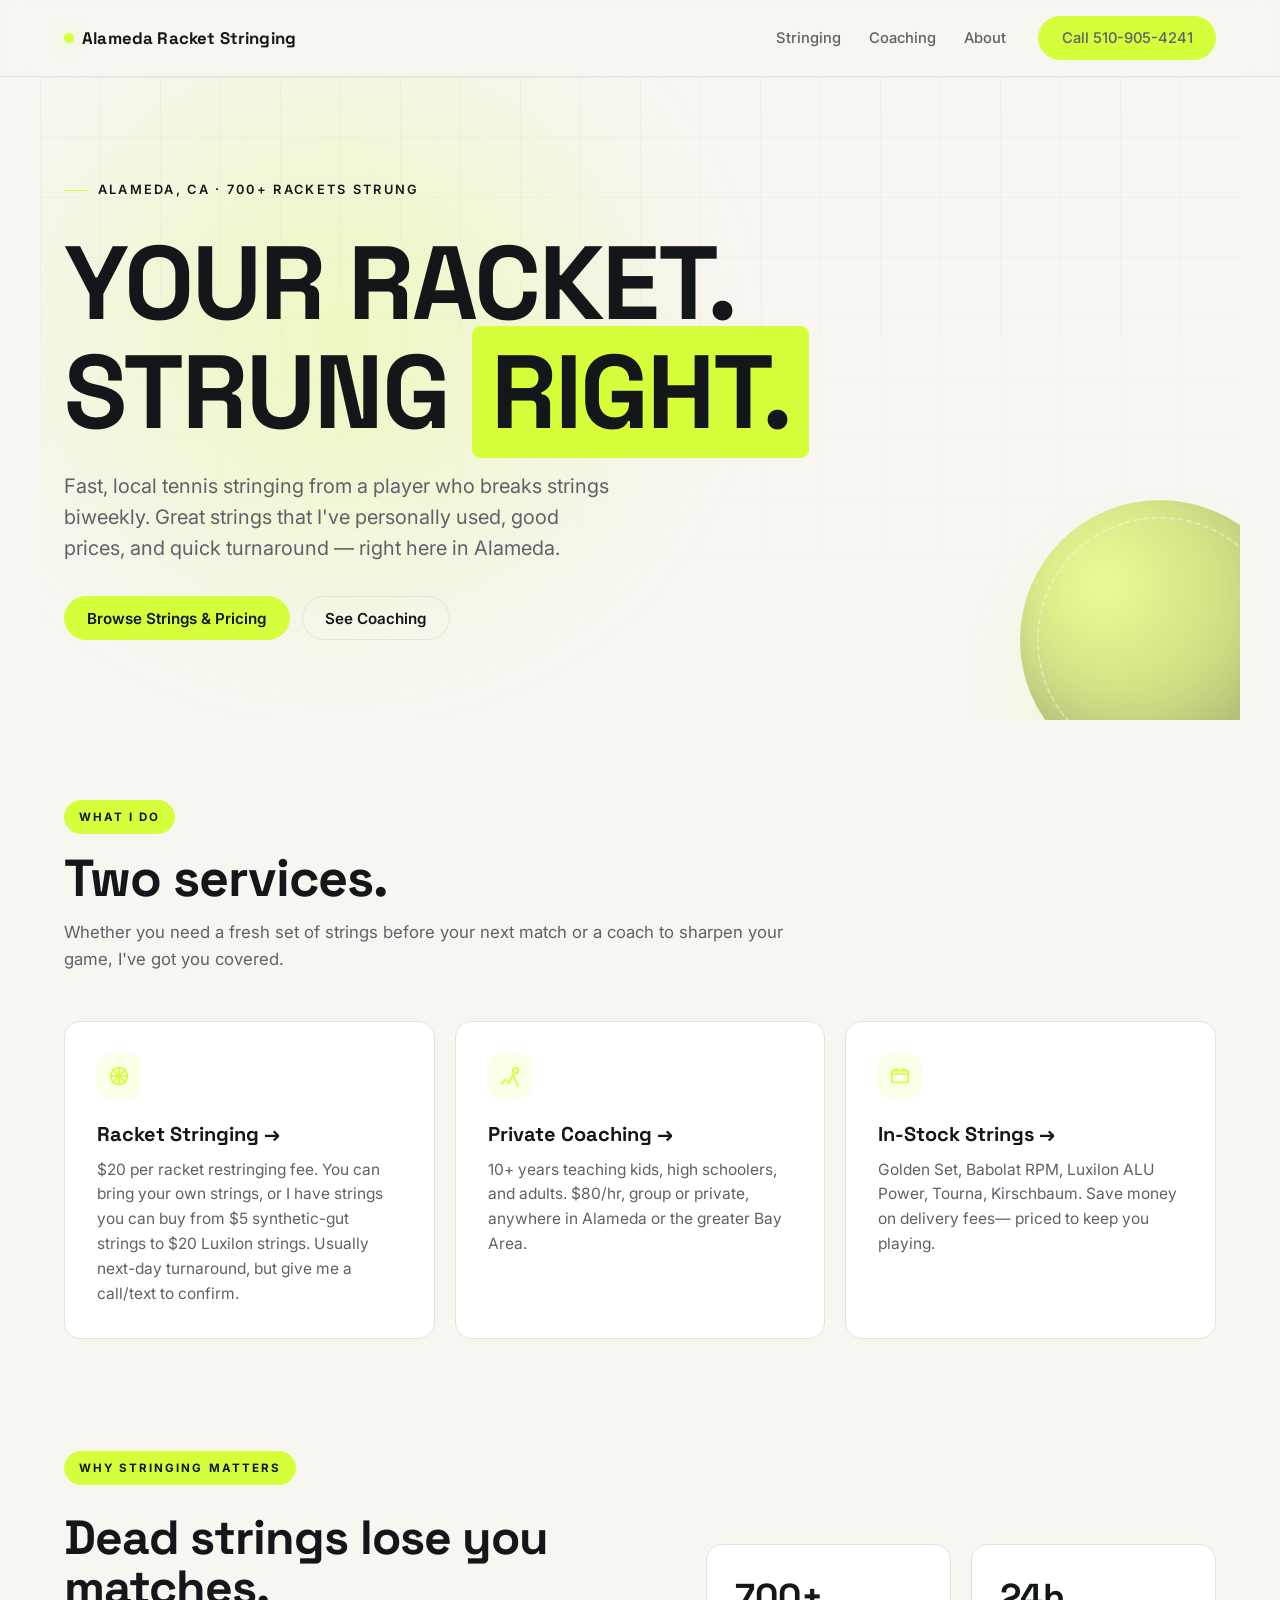
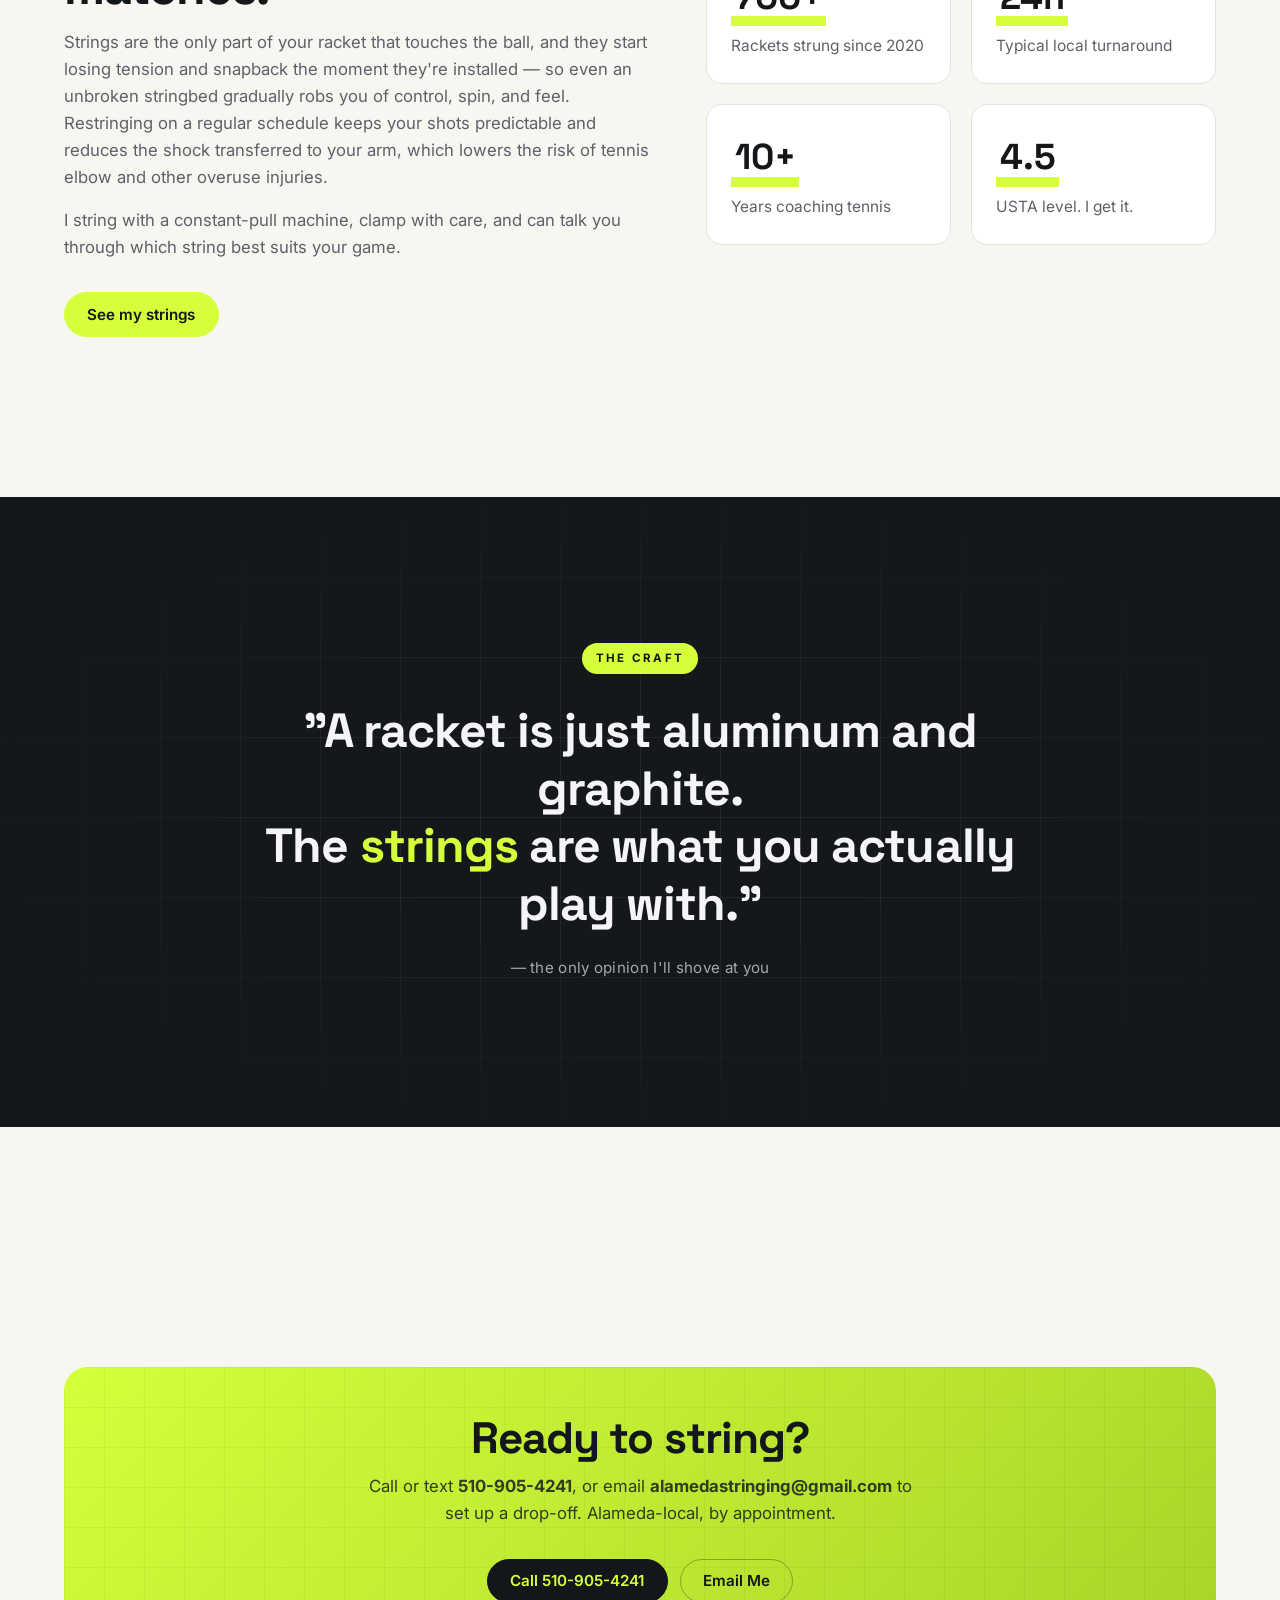
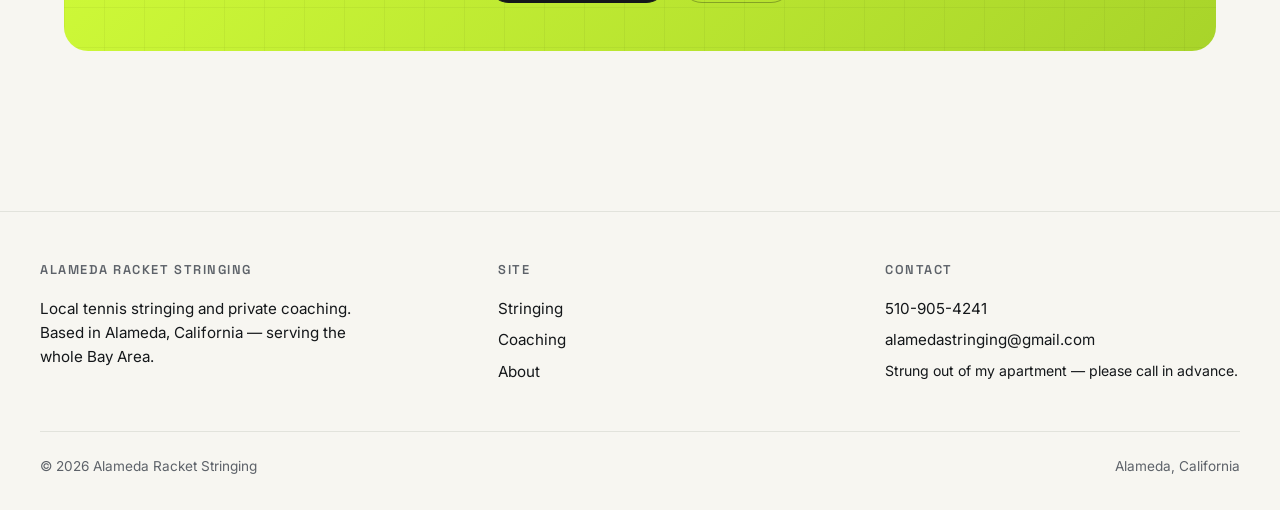
==== commit 04523078: "updated wording on home page" ====
--- a/index.html
+++ b/index.html
@@ -38,7 +38,7 @@
 
     <p class="kicker">Alameda, CA · 700+ rackets strung</p>
     <h1 class="display">Your racket.<br>Strung <span class="accent">right.</span></h1>
-    <p class="lede">Fast, local tennis stringing from a player who breaks strings biweekly. Pro-level strings, honest prices, and none of the tennis-shop markup — because Alameda deserves its own stringer.</p>
+    <p class="lede">Fast, local tennis stringing from a player who breaks strings biweekly. Great strings that I've personally used, good prices, and quick turnaround — right here in Alameda.</p>
     <div class="btn-row">
       <a href="stringing.html" class="btn btn-primary">Browse Strings &amp; Pricing</a>
       <a href="coaching.html" class="btn btn-ghost">See Coaching</a>
@@ -50,8 +50,8 @@
     <div class="container">
       <div class="section-header">
         <span class="eyebrow">What I do</span>
-        <h2>Two services, one obsession with tennis.</h2>
-        <p>Whether you need a fresh set of strings before your next match or a coach to sharpen your 4.5 game, I've got you covered — all from right here in Alameda.</p>
+        <h2>Two services.</h2>
+        <p>Whether you need a fresh set of strings before your next match or a coach to sharpen your game, I've got you covered.</p>
       </div>
 
       <div class="feature-grid">
@@ -60,7 +60,7 @@
             <svg width="22" height="22" viewBox="0 0 24 24" fill="none" stroke="currentColor" stroke-width="2" stroke-linecap="round" stroke-linejoin="round"><circle cx="12" cy="12" r="9"/><path d="M3 12h18M12 3v18M5 5l14 14M19 5L5 19"/></svg>
           </div>
           <h3>Racket Stringing →</h3>
-          <p>Poly, synthetic gut, premium, hybrid. From $5 syn-gut jobs to tour-level ALU Power. Usually same-day turnaround for locals.</p>
+          <p>$20 per racket restringing fee. You can bring your own strings, or I have strings you can buy from $5 synthetic-gut strings to $20 Luxilon strings. Usually next-day turnaround, but give me a call/text to confirm.</p>
         </a>
 
         <a href="coaching.html" class="feature-card">
@@ -76,7 +76,7 @@
             <svg width="22" height="22" viewBox="0 0 24 24" fill="none" stroke="currentColor" stroke-width="2" stroke-linecap="round" stroke-linejoin="round"><rect x="3" y="6" width="18" height="13" rx="2"/><path d="M3 10h18M8 6V4m8 2V4"/></svg>
           </div>
           <h3>In-Stock Strings →</h3>
-          <p>Golden Set, Babolat RPM, Luxilon ALU Power, Tourna, Kirschbaum. No tennis-shop markup — priced to keep you playing.</p>
+          <p>Golden Set, Babolat RPM, Luxilon ALU Power, Tourna, Kirschbaum. Save money on delivery fees— priced to keep you playing.</p>
         </a>
       </div>
     </div>
@@ -89,8 +89,8 @@
         <div>
           <span class="eyebrow">Why stringing matters</span>
           <h2 class="display" style="font-size:clamp(1.9rem,4.5vw,3rem);margin:0.75rem 0 1rem;">Dead strings lose you matches.</h2>
-          <p class="muted" style="font-size:1.05rem;margin-bottom:1rem;">A poly string can lose up to 10% of its tension in the first 24 hours — and most club players are rallying on strings that are weeks past their prime. The result? Flyers on big points, wrist pain, and a racket that doesn't feel like yours anymore.</p>
-          <p class="muted" style="font-size:1.05rem;">I string with a constant-pull machine, clamp with care, and will talk you through which string actually matches your game — not just what's on sale.</p>
+          <p class="muted" style="font-size:1.05rem;margin-bottom:1rem;">Strings are the only part of your racket that touches the ball, and they start losing tension and snapback the moment they're installed — so even an unbroken stringbed gradually robs you of control, spin, and feel. Restringing on a regular schedule keeps your shots predictable and reduces the shock transferred to your arm, which lowers the risk of tennis elbow and other overuse injuries.</p>
+          <p class="muted" style="font-size:1.05rem;">I string with a constant-pull machine, clamp with care, and can talk you through which string best suits your game.</p>
           <div class="btn-row">
             <a href="stringing.html" class="btn btn-primary">See my strings</a>
           </div>
